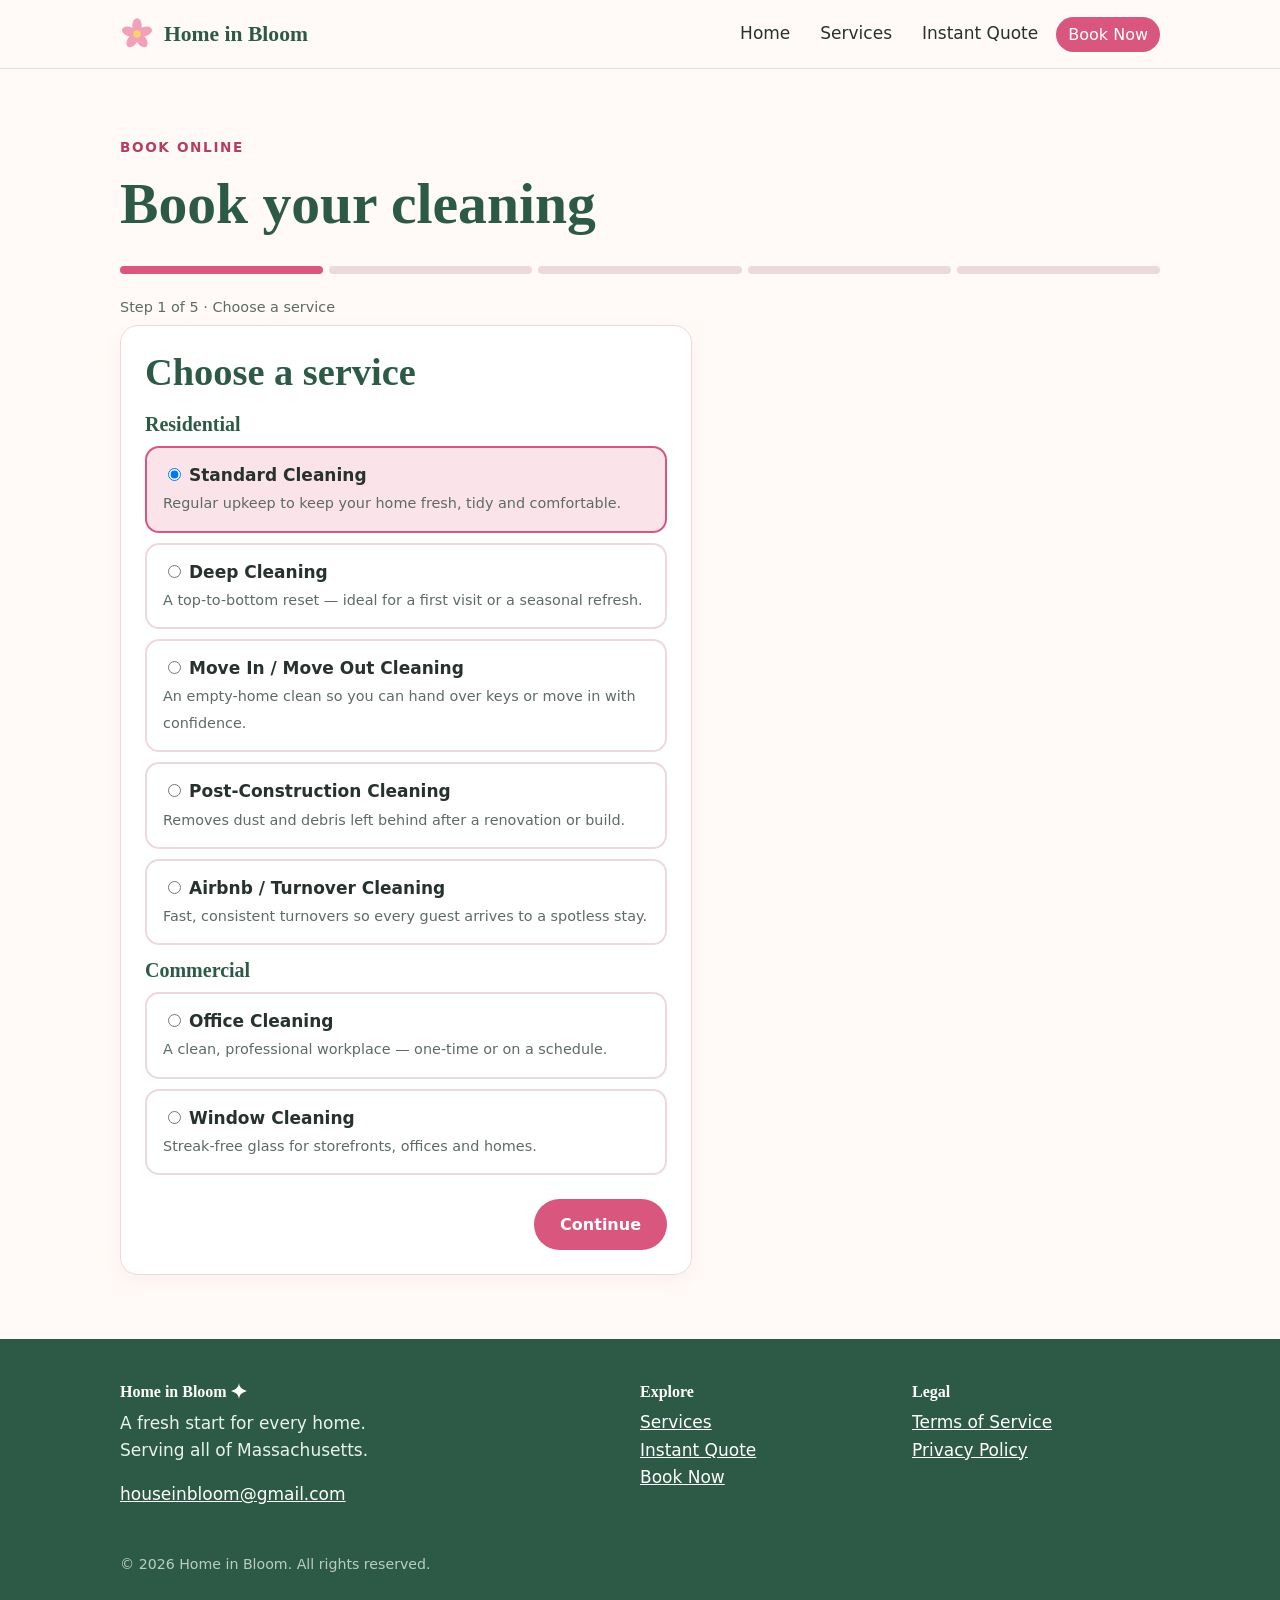
==== book.html @ 501567d4 "Add Home in Bloom booking website Co-Authored-By: Claude Sonnet 5.5 <noreply@anthropic.com> Claude-S" ====
<!doctype html>
<html lang="en"><head>
<meta charset="utf-8"><meta name="viewport" content="width=device-width,initial-scale=1">
<title>Book Now · Home in Bloom</title>
<meta name="description" content="Book your Home in Bloom cleaning in a few easy steps.">
<link rel="icon" href="assets/favicon.svg" type="image/svg+xml">
<link rel="stylesheet" href="assets/style.css">
</head><body>
<div id="site-header"></div>
<main id="main"><section><div class="wrap">
  <span class="eyebrow">Book online</span><h1>Book your cleaning</h1>
  <div id="flow">
    <div class="progress" aria-hidden="true"><span></span><span></span><span></span><span></span><span></span></div>
    <div class="stepname" id="stepname" aria-live="polite"></div>
    <div class="split">
      <div class="card">
        <div class="step"><h2>Choose a service</h2><div id="svcList"></div></div>
        <div class="step"><h2>Tell us about the space</h2><div id="details"></div></div>
        <div class="step"><h2>Pick a date &amp; time</h2>
          <label for="date">Preferred date</label><input type="date" id="date"><div class="err" id="dateErr"></div>
          <label for="time">Arrival window</label>
          <select id="time"><option value="">Select…</option><option>Morning</option><option>Midday</option><option>Afternoon</option><option>Flexible</option></select><div class="err" id="timeErr"></div>
          <label for="altDate">Backup date (optional)</label><input type="date" id="altDate">
          <p class="note" style="margin-top:12px">We'll confirm availability by email.</p></div>
        <div class="step"><h2>Your details</h2>
          <label for="name">Full name</label><input id="name" autocomplete="name"><div class="err" id="nameErr"></div>
          <div class="two"><div><label for="email">Email</label><input id="email" type="email" autocomplete="email"><div class="err" id="emailErr"></div></div>
          <div><label for="phone">Phone (optional)</label><input id="phone" type="tel" autocomplete="tel"></div></div>
          <label for="address">Street address</label><input id="address" autocomplete="street-address"><div class="err" id="addressErr"></div>
          <div class="two"><div><label for="city">City / town</label><input id="city" autocomplete="address-level2"><div class="err" id="cityErr"></div></div>
          <div><label for="zip">ZIP</label><input id="zip" inputmode="numeric" maxlength="5" autocomplete="postal-code"><div class="err" id="zipErr"></div></div></div>
          <label for="notes">Access, pets, special requests (optional)</label><textarea id="notes" rows="3"></textarea></div>
        <div class="step"><h2>Review &amp; send</h2><div id="review"></div>
          <div class="callout"><b>Payment:</b> via Venmo (<span data-venmo></span>) after we confirm your final price.</div>
          <label class="check"><input type="checkbox" id="agree"> <span>I agree to the <a href="terms.html" target="_blank">Terms of Service</a> and understand a <b id="cancelFee"></b> fee applies if I cancel a confirmed booking.</span></label>
          <div class="err" id="agreeErr"></div><div class="err" id="sendErr"></div></div>
        <div class="nav"><button class="btn alt" id="back" type="button">Back</button>
          <button class="btn" id="next" type="button">Continue</button><button class="btn" id="submit" type="button">Send booking request</button></div>
      </div>
      <aside class="card summary" id="summaryCol"><div id="summary"></div></aside>
    </div>
  </div>
  <div id="done" class="card narrow" style="display:none"></div>
</div></section></main>
<div id="site-footer"></div>
<script src="assets/config.js"></script><script src="assets/pricing.js"></script><script src="assets/layout.js"></script>
<script src="assets/estimator-ui.js"></script><script src="assets/book.js"></script>
<script>document.querySelector("[data-venmo]").textContent="@"+HIB.business.venmo;</script>
</body></html>
---- assets/style.css ----
:root{
  --cream:#fffaf7; --blush:#fbe3ea; --rose:#d9577f; --rose-d:#b53d65;
  --sage:#dcefe0; --sage-m:#9fcfae; --forest:#2d5a47; --ink:#27322d; --muted:#5d6b64;
  --line:#ecd9de; --white:#fff; --radius:18px;
  --serif:"Fraunces","Playfair Display",Georgia,"Times New Roman",serif;
  --sans:system-ui,-apple-system,"Segoe UI",Roboto,Helvetica,Arial,sans-serif;
}
*{box-sizing:border-box}
html{scroll-behavior:smooth}
body{margin:0;font:17px/1.6 var(--sans);color:var(--ink);background:var(--cream)}
img,svg{max-width:100%}
a{color:var(--rose-d)}
h1,h2,h3{font-family:var(--serif);color:var(--forest);line-height:1.15;margin:0 0 .5em;font-weight:600}
h1{font-size:clamp(2.2rem,5vw,3.6rem)} h2{font-size:clamp(1.7rem,3.4vw,2.4rem)} h3{font-size:1.25rem}
p{margin:0 0 1em}
.wrap{max-width:1080px;margin:0 auto;padding:0 20px}
.narrow{max-width:760px}
section{padding:64px 0}
.eyebrow{display:inline-flex;gap:8px;align-items:center;font-size:.85rem;letter-spacing:.12em;text-transform:uppercase;color:var(--rose-d);font-weight:700;margin-bottom:12px}
.lead{font-size:1.15rem;color:var(--muted)}
.skip{position:absolute;left:-999px}.skip:focus{left:10px;top:10px;background:#fff;padding:8px;z-index:99}

/* header */
header.site{position:sticky;top:0;z-index:20;background:rgba(255,250,247,.92);backdrop-filter:blur(8px);border-bottom:1px solid var(--line)}
header.site .wrap{display:flex;align-items:center;justify-content:space-between;height:68px}
.brand{display:flex;align-items:center;gap:10px;text-decoration:none;color:var(--forest);font-family:var(--serif);font-size:1.35rem;font-weight:700}
.brand svg{width:34px;height:34px}
nav.main{display:flex;gap:6px;align-items:center}
nav.main a{padding:8px 12px;border-radius:999px;text-decoration:none;color:var(--ink);font-weight:500}
nav.main a:hover,nav.main a[aria-current]{background:var(--blush)}
nav.main a.btn{color:#fff;background:var(--rose)}
nav.main a.btn:hover{background:var(--rose-d)}
.menu-btn{display:none;background:none;border:1px solid var(--line);border-radius:10px;padding:8px 12px;font-size:1rem}
@media(max-width:760px){
  .menu-btn{display:block}
  nav.main{display:none;position:absolute;top:68px;left:0;right:0;background:var(--cream);flex-direction:column;align-items:stretch;padding:12px 20px 20px;border-bottom:1px solid var(--line)}
  nav.main.open{display:flex}
}

/* buttons */
.btn{display:inline-block;background:var(--rose);color:#fff;border:0;border-radius:999px;padding:14px 26px;font:600 1rem var(--sans);text-decoration:none;cursor:pointer;transition:.15s}
.btn:hover{background:var(--rose-d);transform:translateY(-1px)}
.btn.alt{background:#fff;color:var(--forest);border:2px solid var(--sage-m)}
.btn.alt:hover{background:var(--sage)}
.btn[disabled]{opacity:.5;cursor:not-allowed;transform:none}
.row{display:flex;gap:12px;flex-wrap:wrap}

/* hero */
.hero{background:linear-gradient(160deg,var(--blush) 0%,var(--cream) 55%,var(--sage) 100%);padding:72px 0 56px;overflow:hidden}
.hero .wrap{display:grid;grid-template-columns:1.1fr .9fr;gap:32px;align-items:center}
.hero svg.art{width:100%;height:auto}
@media(max-width:820px){.hero .wrap{grid-template-columns:1fr}.hero svg.art{max-width:360px;margin:0 auto}}

/* cards */
.grid{display:grid;gap:20px}
.g3{grid-template-columns:repeat(auto-fit,minmax(250px,1fr))}
.g2{grid-template-columns:repeat(auto-fit,minmax(300px,1fr))}
.card{background:#fff;border:1px solid var(--line);border-radius:var(--radius);padding:24px;box-shadow:0 6px 18px rgba(181,61,101,.06)}
.card .tag{font-size:.75rem;text-transform:uppercase;letter-spacing:.1em;color:var(--forest);background:var(--sage);padding:3px 10px;border-radius:999px;display:inline-block;margin-bottom:10px}
.card ul{padding-left:1.1em;margin:0 0 12px;color:var(--muted)}
.price{font-weight:700;color:var(--rose-d)}
.band{background:var(--sage)}
.pink{background:var(--blush)}
.steps{counter-reset:s}.steps .card{position:relative;padding-top:44px}
.steps .card::before{counter-increment:s;content:counter(s);position:absolute;top:-16px;left:20px;width:38px;height:38px;border-radius:50%;background:var(--rose);color:#fff;display:grid;place-items:center;font-weight:700}
.sparkle{width:1em;height:1em;vertical-align:-.1em;fill:var(--rose)}
.note{font-size:.9rem;color:var(--muted)}
.disc{display:flex;gap:20px;flex-wrap:wrap}
.disc .card{flex:1;min-width:220px;text-align:center}
.disc .big{font-family:var(--serif);font-size:2.4rem;color:var(--rose-d);font-weight:700}
blockquote{margin:0}

/* forms */
label{display:block;font-weight:600;margin:14px 0 6px}
input,select,textarea{width:100%;font:inherit;padding:12px 14px;border:1.5px solid var(--line);border-radius:12px;background:#fff;color:var(--ink)}
input:focus,select:focus,textarea:focus{outline:3px solid var(--sage-m);border-color:var(--forest)}
.two{display:grid;grid-template-columns:1fr 1fr;gap:14px}
@media(max-width:560px){.two{grid-template-columns:1fr}}
.check{display:flex;gap:10px;align-items:center;font-weight:400;margin:8px 0;padding:10px 12px;border:1.5px solid var(--line);border-radius:12px;background:#fff}
.check input{width:auto}
.check .qty{width:76px;margin-left:auto;padding:6px 8px}
.check .p{margin-left:auto;color:var(--muted)}
.opt{display:block;border:2px solid var(--line);border-radius:14px;padding:14px 16px;margin:10px 0;cursor:pointer;background:#fff;font-weight:400}
.opt:has(input:checked){border-color:var(--rose);background:var(--blush)}
.opt input{width:auto;margin-right:8px}
.opt b{font-weight:700}
.err{color:#b3261e;font-size:.9rem;margin-top:6px;min-height:1.2em}

/* quote + booking layout */
.split{display:grid;grid-template-columns:1.3fr 1fr;gap:28px;align-items:start}
@media(max-width:860px){.split{grid-template-columns:1fr}}
.summary{position:sticky;top:90px}
.summary table{width:100%;border-collapse:collapse;font-size:.95rem}
.summary td{padding:6px 0;border-bottom:1px dashed var(--line)}
.summary td:last-child{text-align:right;white-space:nowrap}
.summary .total td{font-weight:800;font-size:1.25rem;color:var(--forest);border:0;padding-top:12px}
.summary .disc-row td{color:var(--forest)}
.progress{display:flex;gap:6px;margin-bottom:22px}
.progress span{flex:1;height:8px;border-radius:99px;background:var(--line)}
.progress span.on{background:var(--rose)}
.stepname{font-size:.9rem;color:var(--muted);margin-bottom:6px}
.step{display:none}.step.active{display:block}
.nav{display:flex;justify-content:space-between;gap:12px;margin-top:24px}
.callout{background:var(--sage);border-radius:14px;padding:16px 18px;margin:16px 0}
.tbd{background:#fff3b0;border-radius:6px;padding:0 6px;font-weight:600}

/* footer */
footer.site{background:var(--forest);color:#e8f3ec;padding:44px 0 28px}
footer.site a{color:#fff}
footer.site .cols{display:grid;grid-template-columns:2fr 1fr 1fr;gap:24px}
@media(max-width:700px){footer.site .cols{grid-template-columns:1fr}}
footer.site h3{color:#fff;font-size:1rem}
footer.site ul{list-style:none;padding:0;margin:0}
footer.site small{display:block;margin-top:28px;opacity:.75}

/* legal */
.legal h2{font-size:1.4rem;margin-top:1.8em}
.legal li{margin-bottom:.4em}
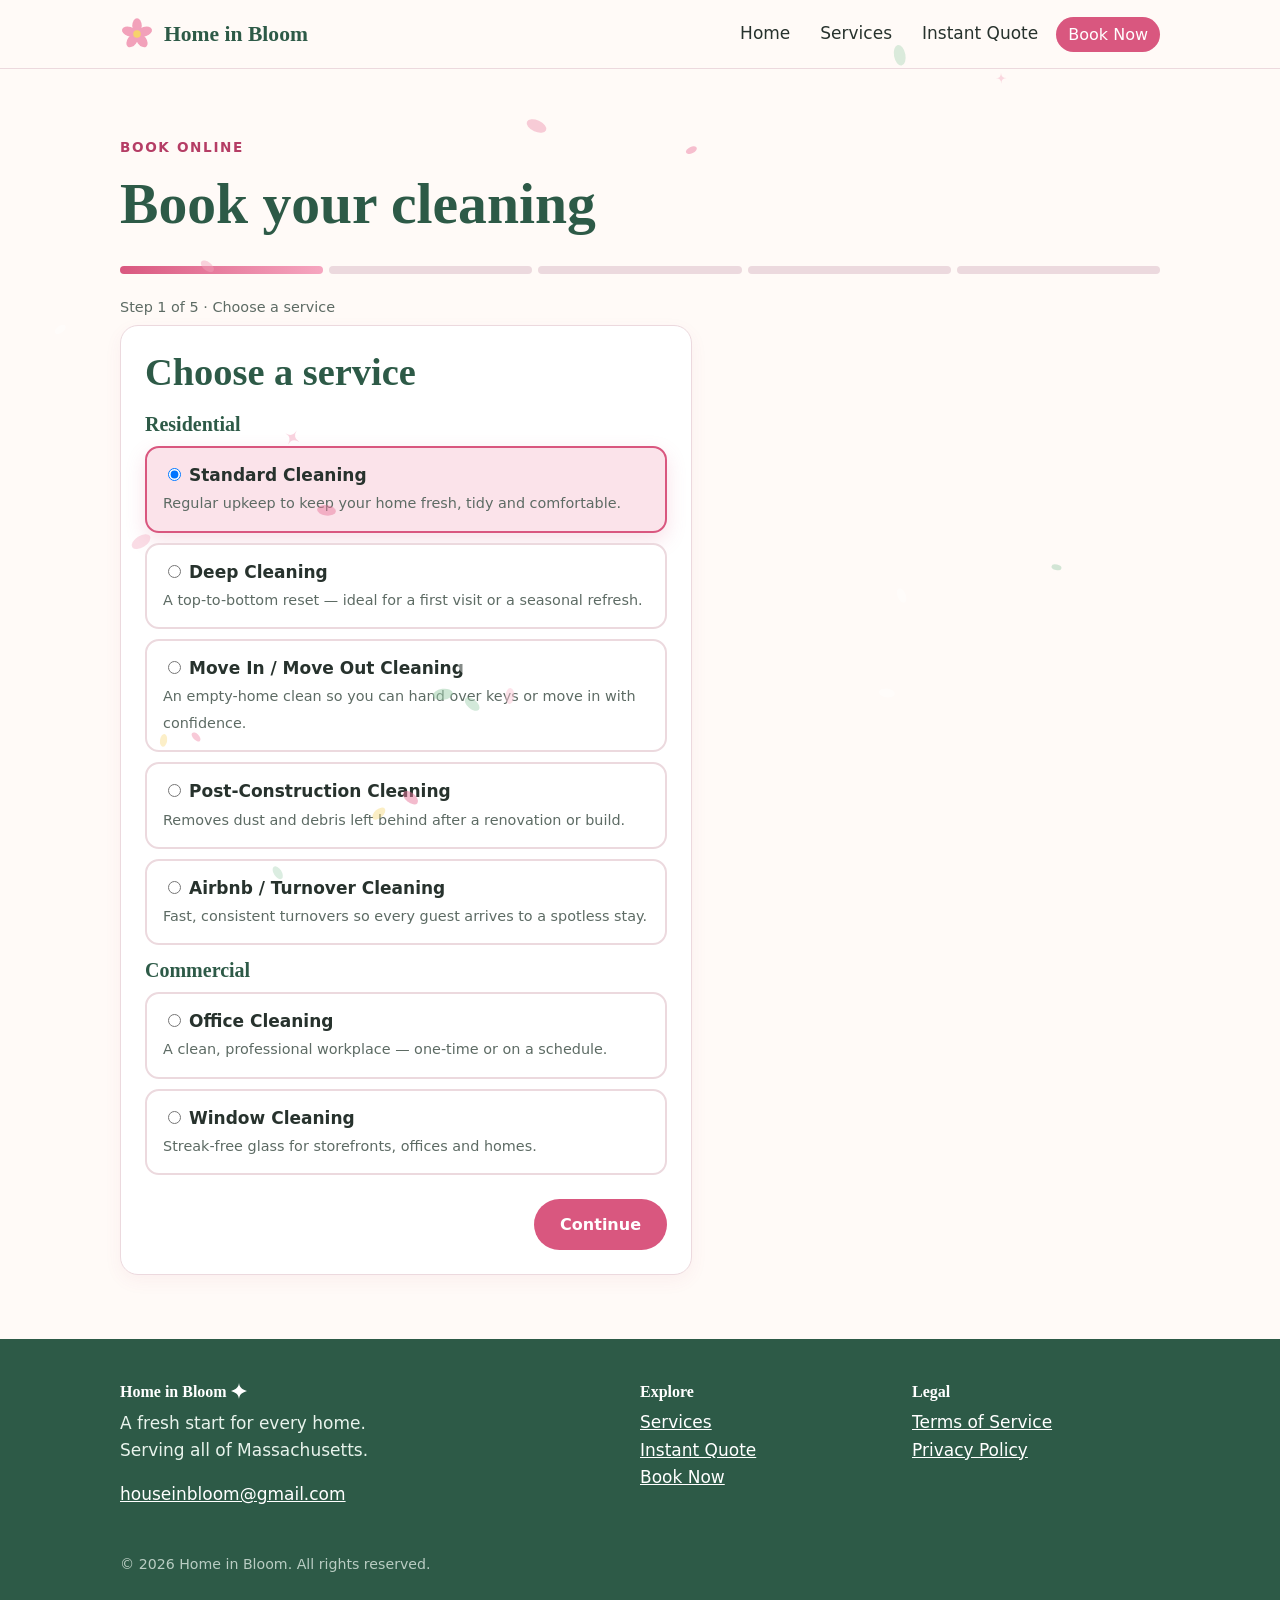
==== commit 86086244: "Add animation layer: blooming hero, scroll reveals, petals, cursor sparkles, tilt cards, marquee, co" ====
--- a/book.html
+++ b/book.html
@@ -4,7 +4,8 @@
 <title>Book Now · Home in Bloom</title>
 <meta name="description" content="Book your Home in Bloom cleaning in a few easy steps.">
 <link rel="icon" href="assets/favicon.svg" type="image/svg+xml">
-<link rel="stylesheet" href="assets/style.css">
+<link rel="stylesheet" href="assets/style.css"><link rel="stylesheet" href="assets/fx.css">
+<script>document.documentElement.classList.add("js")</script>
 </head><body>
 <div id="site-header"></div>
 <main id="main"><section><div class="wrap">
@@ -46,4 +47,5 @@
 <script src="assets/config.js"></script><script src="assets/pricing.js"></script><script src="assets/layout.js"></script>
 <script src="assets/estimator-ui.js"></script><script src="assets/book.js"></script>
 <script>document.querySelector("[data-venmo]").textContent="@"+HIB.business.venmo;</script>
+<script src="assets/fx.js"></script>
 </body></html>
--- a/assets/style.css
+++ b/assets/style.css
@@ -97,7 +97,7 @@
 .summary .disc-row td{color:var(--forest)}
 .progress{display:flex;gap:6px;margin-bottom:22px}
 .progress span{flex:1;height:8px;border-radius:99px;background:var(--line)}
-.progress span.on{background:var(--rose)}
+
 .stepname{font-size:.9rem;color:var(--muted);margin-bottom:6px}
 .step{display:none}.step.active{display:block}
 .nav{display:flex;justify-content:space-between;gap:12px;margin-top:24px}
--- a/assets/fx.css
+++ b/assets/fx.css
@@ -0,0 +1,151 @@
+/* Motion layer. Everything here is transform/opacity-based and disabled under prefers-reduced-motion. */
+@view-transition{navigation:auto}
+::view-transition-old(root){animation:.25s ease both vtOut}
+::view-transition-new(root){animation:.35s ease both vtIn}
+@keyframes vtOut{to{opacity:0}} @keyframes vtIn{from{opacity:0}}
+html{overflow-x:hidden} body{overflow-x:hidden;overflow-x:clip}
+
+/* ---------- scroll reveal (uses individual props so it never fights tilt/hover transforms) ---------- */
+.js [data-reveal]{opacity:0;translate:0 34px;scale:.97;
+  transition:opacity .9s cubic-bezier(.2,.7,.2,1),translate .9s cubic-bezier(.2,.7,.2,1),scale .9s cubic-bezier(.2,.7,.2,1);
+  transition-delay:calc(var(--d,0)*90ms)}
+.js [data-reveal].in{opacity:1;translate:0 0;scale:1}
+
+/* scroll progress + header */
+#scrollbar{position:fixed;top:0;left:0;right:0;height:4px;z-index:50;transform-origin:left;transform:scaleX(0);
+  background:linear-gradient(90deg,var(--rose),#f6d36b,var(--sage-m))}
+header.site{transition:box-shadow .3s,background .3s}
+header.site.scrolled{box-shadow:0 8px 24px rgba(181,61,101,.12)}
+header.site .brand svg{transition:rotate .6s cubic-bezier(.3,1.6,.5,1)}
+.brand:hover svg{rotate:216deg}
+nav.main a{position:relative;transition:background .2s,color .2s}
+nav.main a:not(.btn)::after{content:"";position:absolute;left:14px;right:14px;bottom:4px;height:2px;border-radius:2px;background:var(--rose);scale:0 1;transition:scale .25s}
+nav.main a:not(.btn):hover::after{scale:1 1}
+
+/* ---------- buttons ---------- */
+.btn{position:relative;overflow:hidden;translate:var(--mx,0) var(--my,0);
+  transition:background .2s,transform .2s,translate .25s cubic-bezier(.2,.8,.2,1),box-shadow .25s}
+.btn::after{content:"";position:absolute;inset:0;background:linear-gradient(105deg,transparent 30%,rgba(255,255,255,.55) 50%,transparent 70%);translate:-120% 0;transition:translate .6s}
+.btn:hover::after{translate:120% 0}
+.btn:hover{box-shadow:0 10px 24px rgba(217,87,127,.35)}
+.btn:active{transform:scale(.96)}
+.btn.pulse{animation:pulse 2.6s 2.2s infinite}
+@keyframes pulse{0%{box-shadow:0 0 0 0 rgba(217,87,127,.5)}70%,100%{box-shadow:0 0 0 18px rgba(217,87,127,0)}}
+
+/* ---------- hero ---------- */
+.hero{position:relative;background:linear-gradient(120deg,var(--blush),var(--cream),var(--sage),var(--blush));background-size:300% 300%;animation:bgShift 18s ease-in-out infinite;padding-bottom:96px}
+@keyframes bgShift{0%,100%{background-position:0 50%}50%{background-position:100% 50%}}
+.hero .blobs{position:absolute;inset:0;overflow:hidden;pointer-events:none}
+.hero .blobs i{position:absolute;border-radius:50%;filter:blur(40px);opacity:.55;
+  translate:calc(var(--px,0)*var(--k)*1px) calc(var(--py,0)*var(--k)*1px);transition:translate .6s ease-out;animation:drift 14s ease-in-out infinite alternate}
+.hero .blobs i:nth-child(1){--k:-30;width:320px;height:320px;background:#f6b8cb;left:-80px;top:-60px}
+.hero .blobs i:nth-child(2){--k:24;width:280px;height:280px;background:#bfe3c9;right:-60px;bottom:20px;animation-delay:-5s}
+.hero .blobs i:nth-child(3){--k:-16;width:180px;height:180px;background:#fff0b8;left:45%;top:30%;animation-delay:-9s}
+@keyframes drift{from{transform:translate(0,0) scale(1)}to{transform:translate(40px,-30px) scale(1.18)}}
+.hero .wrap{position:relative}
+.hero svg.art{translate:calc(var(--px,0)*14px) calc(var(--py,0)*10px);transition:translate .5s ease-out;overflow:visible}
+
+.hero h1 .w{display:inline-block;overflow:hidden;vertical-align:bottom;padding-bottom:.12em;margin-bottom:-.12em}
+.hero h1 .wi{display:inline-block;animation:wordUp .9s cubic-bezier(.2,.9,.2,1) both;animation-delay:calc(.15s + var(--i)*.09s)}
+@keyframes wordUp{from{translate:0 110%;rotate:6deg;opacity:0}to{translate:0 0;rotate:0deg;opacity:1}}
+.hero h1 em{font-style:italic;color:var(--rose-d);position:relative;display:inline-block}
+.hero h1 em::after{content:"";position:absolute;left:0;right:0;bottom:-.02em;height:.14em;border-radius:99px;background:linear-gradient(90deg,var(--rose),#f6d36b);transform-origin:left;animation:underline 1s 1.1s cubic-bezier(.2,.8,.2,1) both}
+@keyframes underline{from{transform:scaleX(0)}to{transform:scaleX(1)}}
+.hero .eyebrow,.hero .lead,.hero .row,.hero .note{animation:rise .9s cubic-bezier(.2,.8,.2,1) both}
+.hero .eyebrow{animation-delay:.05s}.hero .lead{animation-delay:.85s}.hero .row{animation-delay:1s}.hero .note{animation-delay:1.15s}
+@keyframes rise{from{opacity:0;translate:0 24px}to{opacity:1;translate:0 0}}
+.eyebrow .sparkle{animation:spin 6s linear infinite}
+@keyframes spin{to{rotate:360deg}}
+
+/* hero art */
+svg.art .blob,svg.art .leaf,svg.art .flower,svg.art .petal,svg.art .ctr,svg.art .tw,svg.art .bub{transform-box:fill-box}
+svg.art .blob{transform-origin:center;animation:blobIn 1s cubic-bezier(.3,1.4,.5,1) both,blobBreathe 12s 1s ease-in-out infinite}
+@keyframes blobIn{from{scale:.2;opacity:0}to{scale:1;opacity:1}}
+@keyframes blobBreathe{0%,100%{scale:1;rotate:0deg}50%{scale:1.05;rotate:4deg}}
+svg.art .stem{stroke-dasharray:1;stroke-dashoffset:0;animation:grow 1.1s cubic-bezier(.4,.1,.2,1) both;animation-delay:var(--d,.2s)}
+@keyframes grow{from{stroke-dashoffset:1}to{stroke-dashoffset:0}}
+svg.art .leaf{transform-origin:0% 100%;animation:leafIn .8s cubic-bezier(.3,1.5,.5,1) both,leafSway 5s 2.5s ease-in-out infinite;animation-delay:var(--d,1s),calc(var(--d,1s) + 1.5s)}
+svg.art .leaf.r{transform-origin:100% 100%}
+@keyframes leafIn{from{scale:0}to{scale:1}}
+@keyframes leafSway{0%,100%{rotate:0deg}50%{rotate:5deg}}
+svg.art .flower{transform-origin:center;animation:bloomIn 1.2s cubic-bezier(.3,1.5,.5,1) both,sway 7s ease-in-out infinite;animation-delay:var(--d,1s),calc(var(--d,1s) + 1.4s)}
+@keyframes bloomIn{from{scale:0;rotate:-120deg}to{scale:1;rotate:0deg}}
+@keyframes sway{0%,100%{rotate:-4deg}50%{rotate:5deg}}
+svg.art .petal{transform-origin:50% 105%;animation:petalIn .7s cubic-bezier(.3,1.6,.5,1) both;animation-delay:calc(var(--d,1s) + var(--i)*.09s)}
+@keyframes petalIn{from{scale:.1;opacity:0}to{scale:1;opacity:1}}
+svg.art .ctr{transform-origin:center;animation:ctrPop .6s cubic-bezier(.3,2,.5,1) both,ctrBeat 3s 2.5s ease-in-out infinite;animation-delay:calc(var(--d,1s) + .6s),calc(var(--d,1s) + 2s)}
+@keyframes ctrPop{from{scale:0}to{scale:1}}
+@keyframes ctrBeat{0%,100%{scale:1}50%{scale:1.18}}
+svg.art .tw{transform-origin:center;animation:twinkle 2.8s ease-in-out infinite;animation-delay:var(--t,0s)}
+@keyframes twinkle{0%,100%{scale:.3;rotate:0deg;opacity:.35}50%{scale:1.15;rotate:90deg;opacity:1}}
+svg.art .bub{transform-origin:center;animation:bubble 7s ease-in infinite;animation-delay:var(--t,0s)}
+@keyframes bubble{0%{translate:0 40px;opacity:0;scale:.6}15%{opacity:.9}100%{translate:8px -150px;opacity:0;scale:1.2}}
+
+/* waves */
+.wave{position:absolute;left:0;right:0;height:60px;overflow:hidden;line-height:0;pointer-events:none}
+.wave.bottom{bottom:-1px}.wave.top{top:-59px}
+.wave svg{width:200%;height:100%;animation:waveMove 14s linear infinite}
+.wave svg+svg{position:absolute;left:0;top:0;opacity:.5;animation-duration:22s;animation-direction:reverse}
+.wave path{fill:var(--c)}
+@keyframes waveMove{to{translate:-50% 0}}
+section.has-wave{position:relative}
+
+/* marquee */
+.marquee{overflow:hidden;background:var(--forest);color:#fff;padding:15px 0;rotate:-1.2deg;scale:1.04;margin:-18px 0 24px;position:relative;z-index:2}
+.marquee .track{display:flex;width:max-content;animation:marquee 34s linear infinite}
+.marquee:hover .track{animation-play-state:paused}
+.marquee span{padding:0 20px;font-family:var(--serif);font-size:1.3rem;white-space:nowrap;display:inline-flex;align-items:center;gap:40px}
+.marquee span::after{content:"✦";color:#f6b8cb;font-size:1rem;animation:spin 5s linear infinite}
+@keyframes marquee{to{translate:-50% 0}}
+
+/* ---------- cards ---------- */
+.card{transition:box-shadow .3s,border-color .3s}
+.card[data-tilt]{transition:transform .35s cubic-bezier(.2,.8,.2,1),box-shadow .3s;will-change:transform;position:relative;transform-style:preserve-3d}
+.card[data-tilt]:hover{box-shadow:0 22px 44px rgba(181,61,101,.18);border-color:#f2a1ba;transition:transform .08s linear,box-shadow .3s}
+.card[data-tilt]::after{content:"";position:absolute;inset:0;border-radius:inherit;pointer-events:none;opacity:0;transition:opacity .3s;
+  background:radial-gradient(260px circle at var(--gx,50%) var(--gy,50%),rgba(255,196,214,.45),transparent 62%)}
+.card[data-tilt]:hover::after{opacity:1}
+.card .tag{transition:background .2s,scale .2s}
+.card:hover .tag{background:#c6e8d0;scale:1.06}
+.steps .card::before{transition:rotate .6s cubic-bezier(.3,1.6,.5,1),scale .3s}
+.steps .card:hover::before{rotate:360deg;scale:1.15}
+.disc .big{display:inline-block}
+.card a{transition:letter-spacing .2s}.card a:hover{letter-spacing:.03em}
+
+/* ---------- forms & booking flow ---------- */
+.opt{transition:border-color .2s,background .2s,transform .2s,box-shadow .2s}
+.opt:hover{transform:translateX(4px);border-color:#f2a1ba}
+.opt:has(input:checked){box-shadow:0 8px 20px rgba(217,87,127,.18);animation:pop .35s cubic-bezier(.3,1.8,.5,1)}
+.check{transition:border-color .2s,background .2s,transform .15s}
+.check:hover{border-color:var(--sage-m);background:#f7fcf8}.check:has(input:checked){background:var(--sage);border-color:var(--sage-m)}
+@keyframes pop{0%{scale:.96}60%{scale:1.025}100%{scale:1}}
+input,select,textarea{transition:border-color .2s,box-shadow .25s,transform .2s}
+input:focus,select:focus,textarea:focus{box-shadow:0 0 0 5px rgba(159,207,174,.35)}
+.step.active{animation:stepIn .5s cubic-bezier(.2,.8,.2,1) both}
+@keyframes stepIn{from{opacity:0;translate:36px 0}to{opacity:1;translate:0 0}}
+.progress span{background:linear-gradient(90deg,var(--rose),#f6a6c0) no-repeat var(--line);background-size:0 100%;background-color:var(--line);transition:background-size .6s cubic-bezier(.3,.8,.2,1)}
+.progress span.on{background-size:100% 100%;animation:pop .5s}
+.err:not(:empty){animation:shake .4s}
+@keyframes shake{20%,60%{translate:-6px 0}40%,80%{translate:6px 0}}
+.summary .amt{display:inline-block}
+.summary tr{animation:rowIn .35s ease both}
+@keyframes rowIn{from{opacity:0;translate:-8px 0}to{opacity:1;translate:0 0}}
+
+/* success */
+#done h2{animation:rise .7s .2s both}
+.checkmark{width:84px;height:84px;display:block;margin:0 0 12px}
+.checkmark circle{fill:var(--sage);transform-origin:center;transform-box:fill-box;animation:ctrPop .6s cubic-bezier(.3,1.8,.5,1) both}
+.checkmark path{fill:none;stroke:var(--forest);stroke-width:5;stroke-linecap:round;stroke-linejoin:round;stroke-dasharray:1;stroke-dashoffset:0;animation:grow .7s .5s ease-out both}
+
+/* canvas fx layer */
+#fx{position:fixed;inset:0;width:100%;height:100%;pointer-events:none;z-index:40}
+
+/* footer */
+footer.site .cols>div{transition:translate .3s}
+footer.site a{transition:opacity .2s}footer.site a:hover{opacity:.7}
+
+@media (prefers-reduced-motion:reduce){
+  *,*::before,*::after{animation:none!important;transition:none!important}
+  .marquee .track{translate:0 0}
+  html{scroll-behavior:auto}
+}
